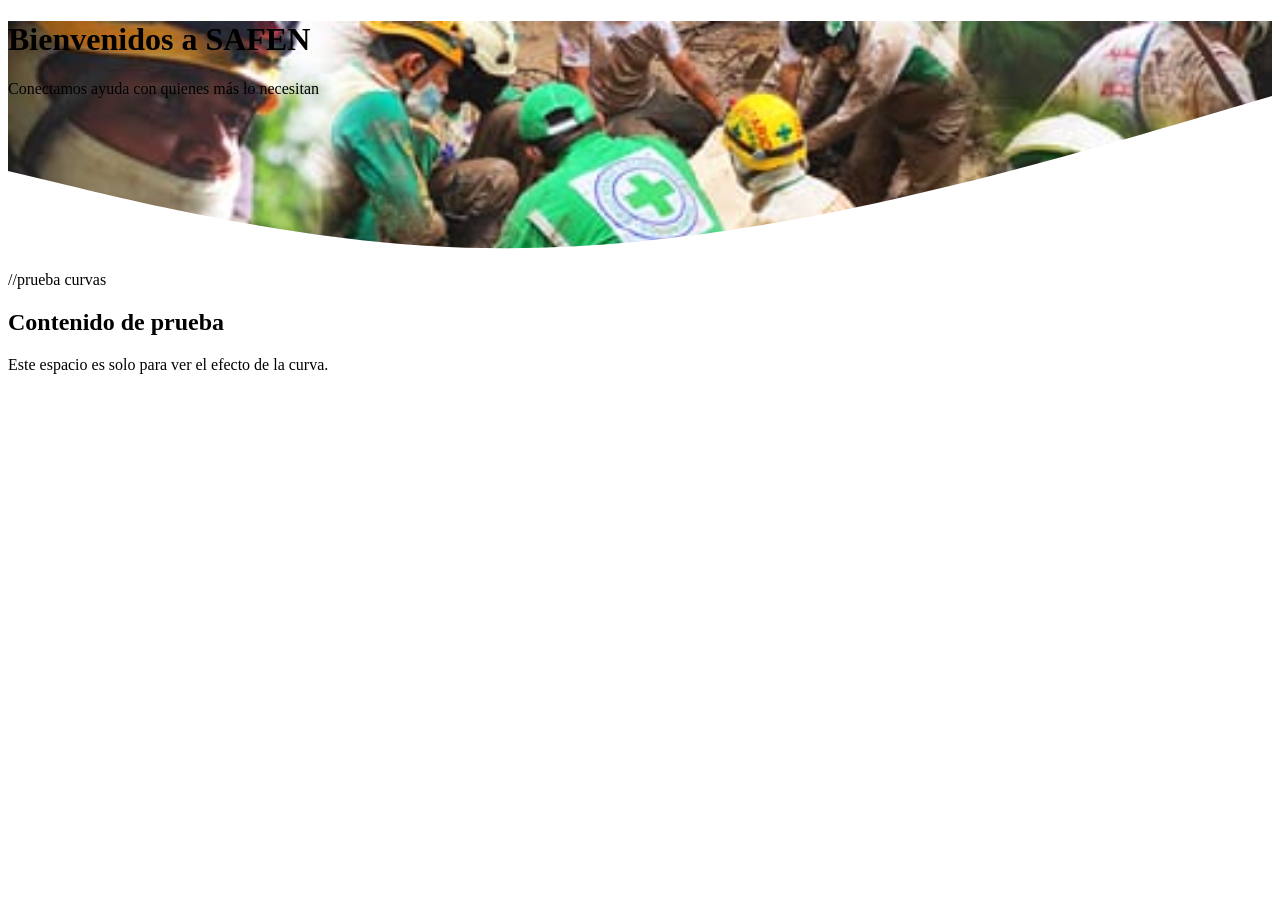
==== SAFEN/index.html @ 37040b15 "PruebaEnProcesoCss" ====
<!DOCTYPE html>
<html lang="en">
<head>
    <meta charset="UTF-8">
    <meta name="viewport" content="width=device-width, initial-scale=1.0">
    <title>Document</title>
    <link rel="stylesheet" href="/SAFEN/css/style.css">
</head>
<body>
    <header class="hero">
    <div class="contenido">
        <h1>Bienvenidos a SAFEN</h1>
        <p>Conectamos ayuda con quienes más lo necesitan</p>
    </div>
</header>
//prueba curvas
<section class="section">
    <h2>Contenido de prueba</h2>
    <p>Este espacio es solo para ver el efecto de la curva.</p>
</section> 
</body>
</html>
---- SAFEN/css/style.css ----
.hero {
    height: 250px;
    background: url('/SAFEN/img/IMG-20260428-WA0086.jpg') center/cover;
    position: relative;
    
    /* MÁSCARA CON LA CURVA EXACTA DE SAFEN */
    -webkit-mask-image: url("data:image/svg+xml,%3Csvg xmlns='http://www.w3.org/2000/svg' viewBox='0 0 1440 320' preserveAspectRatio='none'%3E%3Cpath fill='%23000' d='M0,192L80,213.3C160,235,320,277,480,288C640,299,800,277,960,240C1120,203,1280,149,1360,122.7L1440,96V0H1360C1280,0,1120,0,960,0C800,0,640,0,480,0C320,0,160,0,80,0H0V192Z'%3E%3C/path%3E%3C/svg%3E");
    mask-image: url("data:image/svg+xml,%3Csvg xmlns='http://www.w3.org/2000/svg' viewBox='0 0 1440 320' preserveAspectRatio='none'%3E%3Cpath fill='%23000' d='M0,192L80,213.3C160,235,320,277,480,288C640,299,800,277,960,240C1120,203,1280,149,1360,122.7L1440,96V0H1360C1280,0,1120,0,960,0C800,0,640,0,480,0C320,0,160,0,80,0H0V192Z'%3E%3C/path%3E%3C/svg%3E");
    
    -webkit-mask-size: 100% 100%;
    mask-size: 100% 100%;
    -webkit-mask-repeat: no-repeat;
    mask-repeat: no-repeat;
    -webkit-mask-position: top;
    mask-position: top;
}
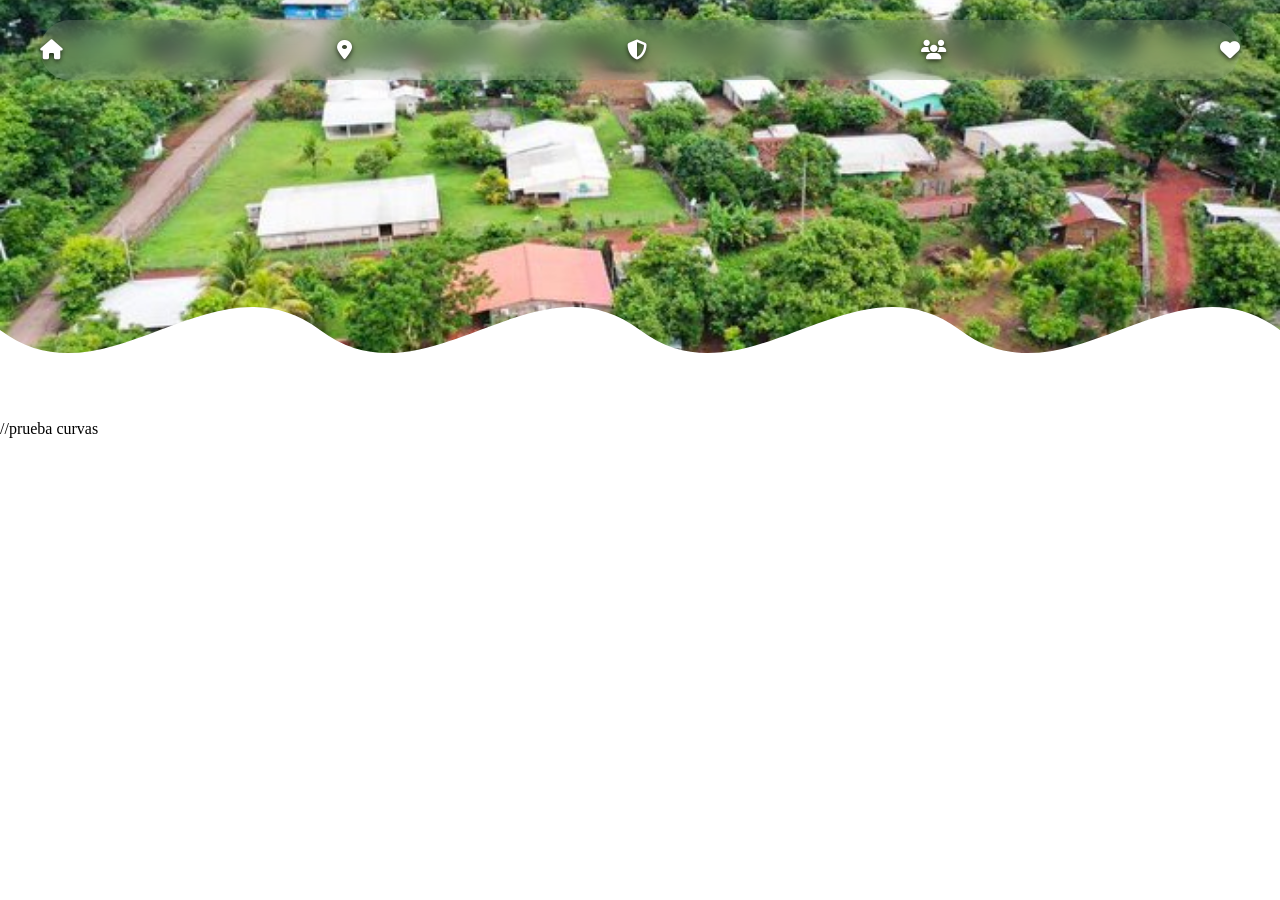
==== commit 4fb48bec: "css avanzado" ====
--- a/SAFEN/index.html
+++ b/SAFEN/index.html
@@ -7,16 +7,45 @@
     <link rel="stylesheet" href="/SAFEN/css/style.css">
 </head>
 <body>
-    <header class="hero">
-    <div class="contenido">
-        <h1>Bienvenidos a SAFEN</h1>
-        <p>Conectamos ayuda con quienes más lo necesitan</p>
-    </div>
+   <header class="header">
+   
+
+<div class="hero">
+
+
+    <!-- NAVBAR -->
+  <div class="navbar">
+    <i class="fas fa-home"></i>
+    <i class="fas fa-map-marker-alt"></i>
+    <i class="fas fa-shield-alt"></i>
+    <i class="fas fa-users"></i>
+    <i class="fas fa-heart"></i>
+  </div>
+
+  <img src="/SAFEN/img/image (1).png" alt="imagen">
+
+  <!-- Curvas más altas pero rectas -->
+  <svg class="waves" viewBox="0 0 1440 180" preserveAspectRatio="none">
+    <path fill="#ffffff" d="
+      M0,90
+      C120,170 240,10 360,90
+      C480,170 600,10 720,90
+      C840,170 960,10 1080,90
+      C1200,170 1320,10 1440,90
+      L1440,180
+      L0,180
+      Z">
+    </path>
+  </svg>
+</div>
+
 </header>
+
+<!-- Font Awesome -->
+<link rel="stylesheet" href="https://cdnjs.cloudflare.com/ajax/libs/font-awesome/6.5.0/css/all.min.css">
+
+   
 //prueba curvas
-<section class="section">
-    <h2>Contenido de prueba</h2>
-    <p>Este espacio es solo para ver el efecto de la curva.</p>
-</section> 
+
 </body>
 </html>
--- a/SAFEN/css/style.css
+++ b/SAFEN/css/style.css
@@ -1,16 +1,62 @@
-.hero {
-    height: 250px;
-    background: url('/SAFEN/img/IMG-20260428-WA0086.jpg') center/cover;
+  body {
+    margin: 0;
+  }
+
+  .hero {
     position: relative;
-    
-    /* MÁSCARA CON LA CURVA EXACTA DE SAFEN */
-    -webkit-mask-image: url("data:image/svg+xml,%3Csvg xmlns='http://www.w3.org/2000/svg' viewBox='0 0 1440 320' preserveAspectRatio='none'%3E%3Cpath fill='%23000' d='M0,192L80,213.3C160,235,320,277,480,288C640,299,800,277,960,240C1120,203,1280,149,1360,122.7L1440,96V0H1360C1280,0,1120,0,960,0C800,0,640,0,480,0C320,0,160,0,80,0H0V192Z'%3E%3C/path%3E%3C/svg%3E");
-    mask-image: url("data:image/svg+xml,%3Csvg xmlns='http://www.w3.org/2000/svg' viewBox='0 0 1440 320' preserveAspectRatio='none'%3E%3Cpath fill='%23000' d='M0,192L80,213.3C160,235,320,277,480,288C640,299,800,277,960,240C1120,203,1280,149,1360,122.7L1440,96V0H1360C1280,0,1120,0,960,0C800,0,640,0,480,0C320,0,160,0,80,0H0V192Z'%3E%3C/path%3E%3C/svg%3E");
-    
-    -webkit-mask-size: 100% 100%;
-    mask-size: 100% 100%;
-    -webkit-mask-repeat: no-repeat;
-    mask-repeat: no-repeat;
-    -webkit-mask-position: top;
-    mask-position: top;
+    height: 420px;
+    overflow: hidden;
+  }
+
+  .hero img {
+    width: 100%;
+    height: 100%;
+    object-fit: cover;
+    display: block;
+  }
+
+  .waves {
+    position: absolute;
+    bottom: 0;
+    left: 0;
+    width: 100%;
+    height: 180px; /* más alto */
+    z-index: 2;
+  }
+
+  .content {
+    background: #fff;
+    height: 300px;
+  }
+  /* NAVBAR */
+.navbar {
+  position: absolute;
+  top: 20px;
+  left: 50%;
+  transform: translateX(-50%);
+
+  width: 95%;
+  max-width: 1200px;
+  height: 60px;
+
+  display: flex;
+  justify-content: space-between;
+  align-items: center;
+
+  background: rgba(255, 255, 255, 0.12);
+  backdrop-filter: blur(12px);
+  -webkit-backdrop-filter: blur(12px);
+
+
+  border-radius: 40px;
+
+  z-index: 3; /* MÁS ALTO que la imagen y waves */
+}
+
+/* ICONOS */
+.navbar i {
+  color: white;
+  font-size: 20px;
+  text-shadow: 0 2px 5px rgba(0,0,0,0.7); /* clave para que se vean */
+  cursor: pointer;
 }
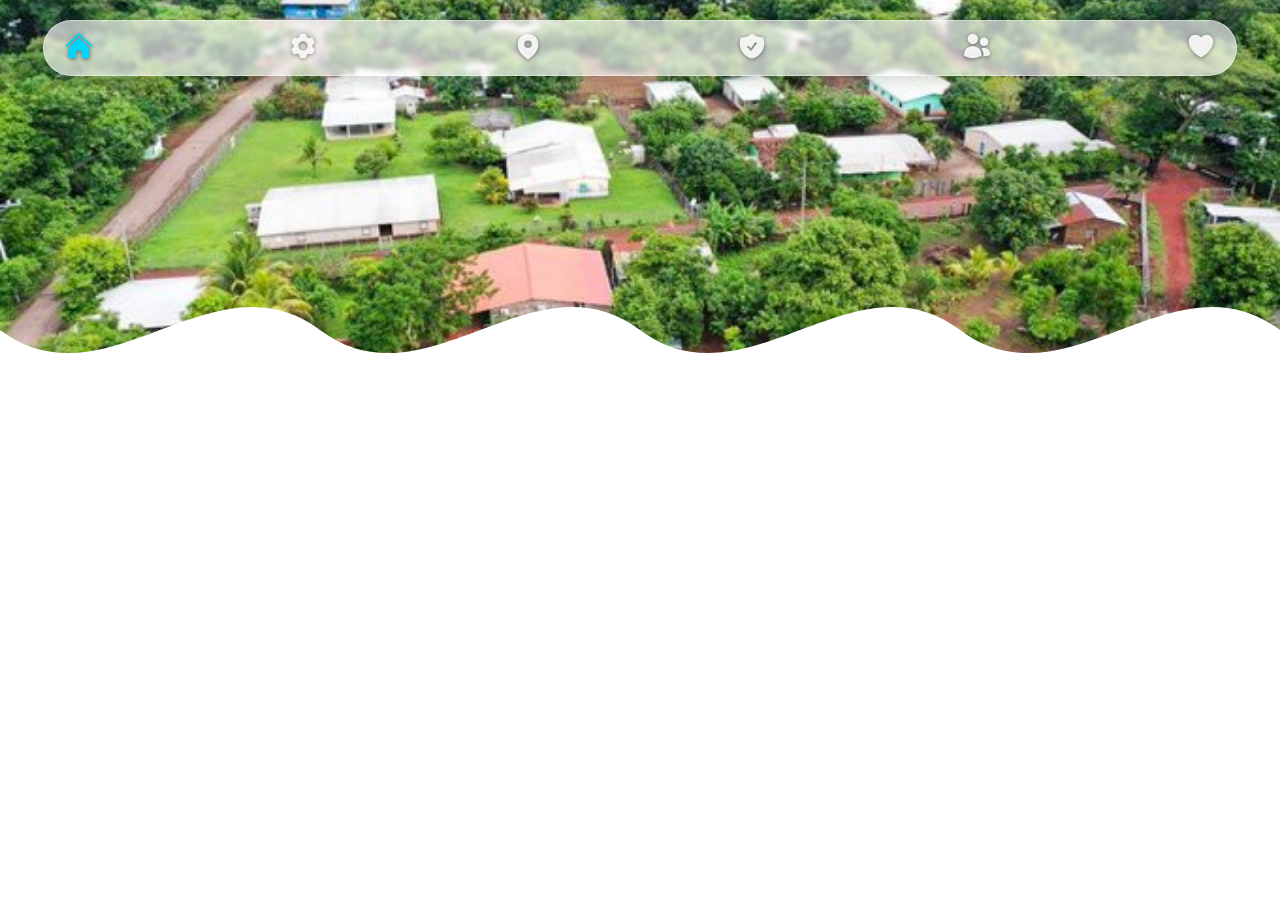
==== commit 1290464c: "navbar listo" ====
--- a/SAFEN/index.html
+++ b/SAFEN/index.html
@@ -11,16 +11,51 @@
    
 
 <div class="hero">
+<nav>
+  <!--inicio-->
+  <a href="#"  class="active"> <!--clase activa, despues con java-->
+    <svg xmlns="http://www.w3.org/2000/svg" viewBox="0 0 24 24" fill="currentColor" >
+  <path d="M11.47 3.841a.75.75 0 0 1 1.06 0l8.69 8.69a.75.75 0 1 0 1.06-1.061l-8.689-8.69a2.25 2.25 0 0 0-3.182 0l-8.69 8.69a.75.75 0 1 0 1.061 1.06l8.69-8.689Z" />
+  <path d="m12 5.432 8.159 8.159c.03.03.06.058.091.086v6.198c0 1.035-.84 1.875-1.875 1.875H15a.75.75 0 0 1-.75-.75v-4.5a.75.75 0 0 0-.75-.75h-3a.75.75 0 0 0-.75.75V21a.75.75 0 0 1-.75.75H5.625a1.875 1.875 0 0 1-1.875-1.875v-6.198a2.29 2.29 0 0 0 .091-.086L12 5.432Z" />
+</svg>
 
+  </a>
+  <!--ajustes-->
+  <a href="#">
+    <svg xmlns="http://www.w3.org/2000/svg" viewBox="0 0 24 24" fill="currentColor" >
+  <path fill-rule="evenodd" d="M11.078 2.25c-.917 0-1.699.663-1.85 1.567L9.05 4.889c-.02.12-.115.26-.297.348a7.493 7.493 0 0 0-.986.57c-.166.115-.334.126-.45.083L6.3 5.508a1.875 1.875 0 0 0-2.282.819l-.922 1.597a1.875 1.875 0 0 0 .432 2.385l.84.692c.095.078.17.229.154.43a7.598 7.598 0 0 0 0 1.139c.015.2-.059.352-.153.43l-.841.692a1.875 1.875 0 0 0-.432 2.385l.922 1.597a1.875 1.875 0 0 0 2.282.818l1.019-.382c.115-.043.283-.031.45.082.312.214.641.405.985.57.182.088.277.228.297.35l.178 1.071c.151.904.933 1.567 1.85 1.567h1.844c.916 0 1.699-.663 1.85-1.567l.178-1.072c.02-.12.114-.26.297-.349.344-.165.673-.356.985-.57.167-.114.335-.125.45-.082l1.02.382a1.875 1.875 0 0 0 2.28-.819l.923-1.597a1.875 1.875 0 0 0-.432-2.385l-.84-.692c-.095-.078-.17-.229-.154-.43a7.614 7.614 0 0 0 0-1.139c-.016-.2.059-.352.153-.43l.84-.692c.708-.582.891-1.59.433-2.385l-.922-1.597a1.875 1.875 0 0 0-2.282-.818l-1.02.382c-.114.043-.282.031-.449-.083a7.49 7.49 0 0 0-.985-.57c-.183-.087-.277-.227-.297-.348l-.179-1.072a1.875 1.875 0 0 0-1.85-1.567h-1.843ZM12 15.75a3.75 3.75 0 1 0 0-7.5 3.75 3.75 0 0 0 0 7.5Z" clip-rule="evenodd" />
+</svg>
 
-    <!-- NAVBAR -->
-  <div class="navbar">
-    <i class="fas fa-home"></i>
-    <i class="fas fa-map-marker-alt"></i>
-    <i class="fas fa-shield-alt"></i>
-    <i class="fas fa-users"></i>
-    <i class="fas fa-heart"></i>
-  </div>
+  </a>
+  <!--ubicacion-->
+  <a href="#">
+    <svg xmlns="http://www.w3.org/2000/svg" viewBox="0 0 24 24" fill="currentColor" >
+  <path fill-rule="evenodd" d="m11.54 22.351.07.04.028.016a.76.76 0 0 0 .723 0l.028-.015.071-.041a16.975 16.975 0 0 0 1.144-.742 19.58 19.58 0 0 0 2.683-2.282c1.944-1.99 3.963-4.98 3.963-8.827a8.25 8.25 0 0 0-16.5 0c0 3.846 2.02 6.837 3.963 8.827a19.58 19.58 0 0 0 2.682 2.282 16.975 16.975 0 0 0 1.145.742ZM12 13.5a3 3 0 1 0 0-6 3 3 0 0 0 0 6Z" clip-rule="evenodd" />
+</svg>
+
+  </a>
+  <!--seguridad-->
+  <a href="">
+ <svg xmlns="http://www.w3.org/2000/svg" viewBox="0 0 24 24" fill="currentColor" >
+  <path fill-rule="evenodd" d="M12.516 2.17a.75.75 0 0 0-1.032 0 11.209 11.209 0 0 1-7.877 3.08.75.75 0 0 0-.722.515A12.74 12.74 0 0 0 2.25 9.75c0 5.942 4.064 10.933 9.563 12.348a.749.749 0 0 0 .374 0c5.499-1.415 9.563-6.406 9.563-12.348 0-1.39-.223-2.73-.635-3.985a.75.75 0 0 0-.722-.516l-.143.001c-2.996 0-5.717-1.17-7.734-3.08Zm3.094 8.016a.75.75 0 1 0-1.22-.872l-3.236 4.53L9.53 12.22a.75.75 0 0 0-1.06 1.06l2.25 2.25a.75.75 0 0 0 1.14-.094l3.75-5.25Z" clip-rule="evenodd" />
+</svg>
+  </a>
+  <!--people-->
+  <a href="#">
+<svg xmlns="http://www.w3.org/2000/svg" viewBox="0 0 24 24" fill="currentColor" >
+  <path d="M4.5 6.375a4.125 4.125 0 1 1 8.25 0 4.125 4.125 0 0 1-8.25 0ZM14.25 8.625a3.375 3.375 0 1 1 6.75 0 3.375 3.375 0 0 1-6.75 0ZM1.5 19.125a7.125 7.125 0 0 1 14.25 0v.003l-.001.119a.75.75 0 0 1-.363.63 13.067 13.067 0 0 1-6.761 1.873c-2.472 0-4.786-.684-6.76-1.873a.75.75 0 0 1-.364-.63l-.001-.122ZM17.25 19.128l-.001.144a2.25 2.25 0 0 1-.233.96 10.088 10.088 0 0 0 5.06-1.01.75.75 0 0 0 .42-.643 4.875 4.875 0 0 0-6.957-4.611 8.586 8.586 0 0 1 1.71 5.157v.003Z" />
+</svg>
+  </a>
+  <!--Corazon-->
+  <a href="#">
+    <svg xmlns="http://www.w3.org/2000/svg" viewBox="0 0 24 24" fill="currentColor" >
+  <path d="m11.645 20.91-.007-.003-.022-.012a15.247 15.247 0 0 1-.383-.218 25.18 25.18 0 0 1-4.244-3.17C4.688 15.36 2.25 12.174 2.25 8.25 2.25 5.322 4.714 3 7.688 3A5.5 5.5 0 0 1 12 5.052 5.5 5.5 0 0 1 16.313 3c2.973 0 5.437 2.322 5.437 5.25 0 3.925-2.438 7.111-4.739 9.256a25.175 25.175 0 0 1-4.244 3.17 15.247 15.247 0 0 1-.383.219l-.022.012-.007.004-.003.001a.752.752 0 0 1-.704 0l-.003-.001Z" />
+</svg>
+
+  </a>
+</nav>
+
+  
 
   <img src="/SAFEN/img/image (1).png" alt="imagen">
 
@@ -42,10 +77,8 @@
 </header>
 
 <!-- Font Awesome -->
-<link rel="stylesheet" href="https://cdnjs.cloudflare.com/ajax/libs/font-awesome/6.5.0/css/all.min.css">
 
    
-//prueba curvas
 
 </body>
 </html>
--- a/SAFEN/css/style.css
+++ b/SAFEN/css/style.css
@@ -1,7 +1,9 @@
   body {
     margin: 0;
   }
-
+header{
+  position: relative;
+}
   .hero {
     position: relative;
     height: 420px;
@@ -28,35 +30,38 @@
     background: #fff;
     height: 300px;
   }
-  /* NAVBAR */
-.navbar {
-  position: absolute;
-  top: 20px;
-  left: 50%;
-  transform: translateX(-50%);
-
-  width: 95%;
-  max-width: 1200px;
-  height: 60px;
-
-  display: flex;
-  justify-content: space-between;
-  align-items: center;
-
-  background: rgba(255, 255, 255, 0.12);
-  backdrop-filter: blur(12px);
-  -webkit-backdrop-filter: blur(12px);
-
-
-  border-radius: 40px;
-
-  z-index: 3; /* MÁS ALTO que la imagen y waves */
-}
-
-/* ICONOS */
-.navbar i {
-  color: white;
-  font-size: 20px;
-  text-shadow: 0 2px 5px rgba(0,0,0,0.7); /* clave para que se vean */
-  cursor: pointer;
+  nav svg {
+    width: 30px;
+    height: 30px;
+    color: white;
+    transition: 0.3s;
+    color: rgba(255,255,255,0.9);
+     filter: drop-shadow(0 1px 2px rgba(0,0,0,0.5));
+  }
+  nav a{
+    transition: 0.3s;
+  }
+  nav a:hover svg{
+    transform: scale(1.15);
+    opacity: 1;
+  }
+  nav{
+    width: 90%;
+    position: absolute;
+    top: 20px;
+    left: 50%;
+    transform: translateX(-50%);
+    display: flex;
+    justify-content: space-between;
+    align-items: center;
+    gap: 20px;
+   background: rgba(255,255,255,0.65);
+    backdrop-filter: blur(2px); 
+    border-radius: 50px;
+    padding: 10px 20px;
+      border: 1px solid rgba(255, 255, 255, 0.4);
+     box-shadow: 0 4px 15px rgba(0,0,0,0.15);
+  }
+  nav a.active svg {
+  color: #00d4ff;
 }
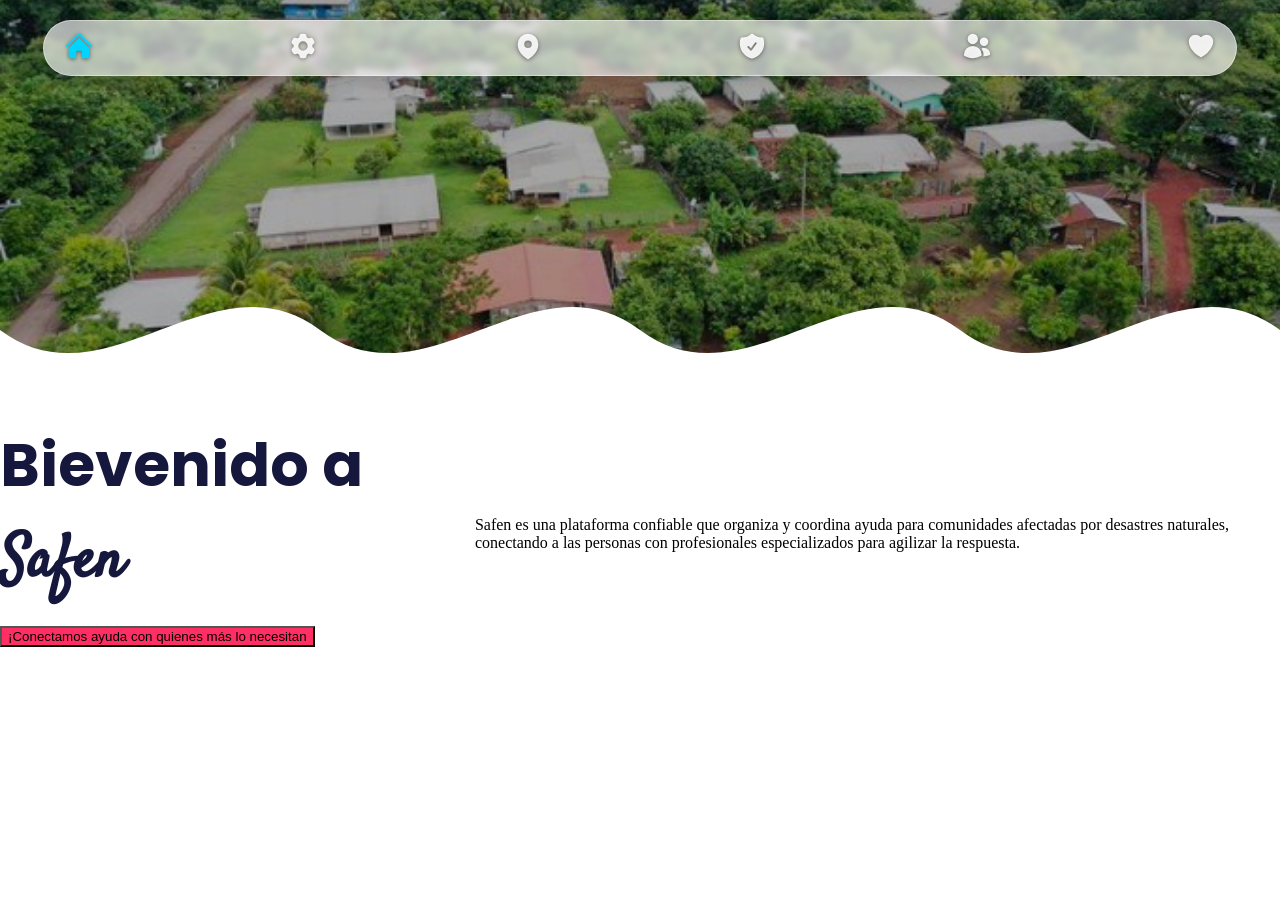
==== commit a4c09e20: "avance inicio" ====
--- a/SAFEN/index.html
+++ b/SAFEN/index.html
@@ -5,6 +5,12 @@
     <meta name="viewport" content="width=device-width, initial-scale=1.0">
     <title>Document</title>
     <link rel="stylesheet" href="/SAFEN/css/style.css">
+    <link rel="preconnect" href="https://fonts.googleapis.com">
+<link rel="preconnect" href="https://fonts.gstatic.com" crossorigin>
+<link href="https://fonts.googleapis.com/css2?family=Poppins:ital,wght@0,100;0,200;0,300;0,400;0,500;0,600;0,700;0,800;0,900;1,100;1,200;1,300;1,400;1,500;1,600;1,700;1,800;1,900&display=swap" rel="stylesheet">
+<link rel="preconnect" href="https://fonts.googleapis.com">
+<link rel="preconnect" href="https://fonts.gstatic.com" crossorigin>
+<link href="https://fonts.googleapis.com/css2?family=Poppins:ital,wght@0,100;0,200;0,300;0,400;0,500;0,600;0,700;0,800;0,900;1,100;1,200;1,300;1,400;1,500;1,600;1,700;1,800;1,900&family=Satisfy&display=swap" rel="stylesheet">
 </head>
 <body>
    <header class="header">
@@ -76,8 +82,22 @@
 
 </header>
 
-<!-- Font Awesome -->
-
+<!--bienvenida-->
+<div class="bienvenida">
+  <div class="info">
+    
+    <div class="left">
+      <h1>Bievenido a <span>Safen</span></h1>
+      <button>¡Conectamos ayuda con quienes más lo necesitan</button>
+    </div>
+   <div class="right">
+    <p>Safen es una plataforma confiable que organiza y coordina ayuda para
+        comunidades afectadas por desastres naturales, conectando a las personas
+        con profesionales especializados para agilizar la respuesta.
+</p>
+   </div>
+  </div>
+</div>
    
 
 </body>
--- a/SAFEN/css/style.css
+++ b/SAFEN/css/style.css
@@ -30,6 +30,17 @@
     background: #fff;
     height: 300px;
   }
+  .hero::before {
+  content: "";
+  position: absolute;
+  top: 0;
+  left: 0;
+  width: 100%;
+  height: 100%;
+
+  background: rgba(0, 0, 0, 0.35); /* controla la oscuridad */
+  z-index: 1;
+}
   nav svg {
     width: 30px;
     height: 30px;
@@ -45,6 +56,7 @@
     transform: scale(1.15);
     opacity: 1;
   }
+  
   nav{
     width: 90%;
     position: absolute;
@@ -56,12 +68,54 @@
     align-items: center;
     gap: 20px;
    background: rgba(255,255,255,0.65);
-    backdrop-filter: blur(2px); 
+    backdrop-filter: blur(3px); 
     border-radius: 50px;
     padding: 10px 20px;
       border: 1px solid rgba(255, 255, 255, 0.4);
      box-shadow: 0 4px 15px rgba(0,0,0,0.15);
+     z-index: 3;
   }
   nav a.active svg {
   color: #00d4ff;
-}+} 
+@media (max-width: 600px) {
+  nav {
+    width: 95%;
+    gap: 10px;
+    padding: 8px 15px;
+    justify-content: center;
+    padding: 6px 12px;
+  }
+
+  nav svg {
+    width: 22px;
+    height: 22px;
+  }
+}
+.info{
+  display: flex;
+  justify-content: space-between;
+  align-items: center;
+  gap: 40px;
+}
+.left{
+  width: 55%;
+}
+.right{
+  width: 45%s;
+}
+.left h1{
+  font-size: 60px;
+ color: #15173d;
+ margin: 0;
+ font-family: 'Poppins', sans-serif;
+}
+.left span{
+  font-family: 'Satisfy', sans-serif;
+    font-size: 60px;
+}
+.left button{
+  margin-top: 20px;
+  background: #ff2e63;
+  
+}
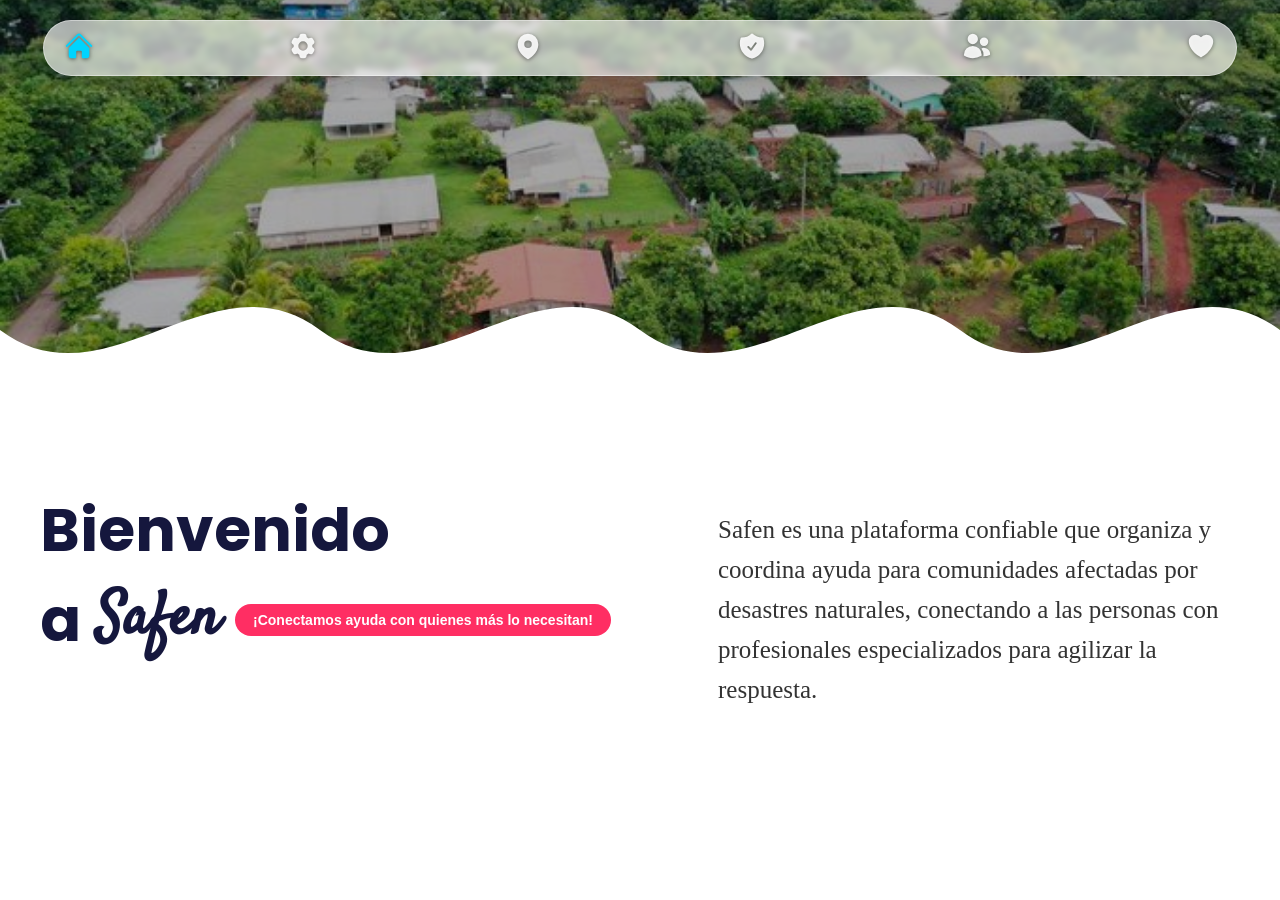
==== commit 78c6e8f1: "inicio casi listo" ====
--- a/SAFEN/index.html
+++ b/SAFEN/index.html
@@ -11,6 +11,9 @@
 <link rel="preconnect" href="https://fonts.googleapis.com">
 <link rel="preconnect" href="https://fonts.gstatic.com" crossorigin>
 <link href="https://fonts.googleapis.com/css2?family=Poppins:ital,wght@0,100;0,200;0,300;0,400;0,500;0,600;0,700;0,800;0,900;1,100;1,200;1,300;1,400;1,500;1,600;1,700;1,800;1,900&family=Satisfy&display=swap" rel="stylesheet">
+<link rel="preconnect" href="https://fonts.googleapis.com">
+<link rel="preconnect" href="https://fonts.gstatic.com" crossorigin>
+<link href="https://fonts.googleapis.com/css2?family=Open+Sans:ital,wght@0,300..800;1,300..800&family=Poppins:ital,wght@0,100;0,200;0,300;0,400;0,500;0,600;0,700;0,800;0,900;1,100;1,200;1,300;1,400;1,500;1,600;1,700;1,800;1,900&family=Satisfy&display=swap" rel="stylesheet">
 </head>
 <body>
    <header class="header">
@@ -87,18 +90,26 @@
   <div class="info">
     
     <div class="left">
-      <h1>Bievenido a <span>Safen</span></h1>
-      <button>¡Conectamos ayuda con quienes más lo necesitan</button>
+      <h1>
+        Bienvenido <br>
+
+        <span class="line">
+          a <span class="safen">Safen</span>
+          <button>¡Conectamos ayuda con quienes más lo necesitan!</button>
+        </span>
+
+      </h1>
     </div>
-   <div class="right">
-    <p>Safen es una plataforma confiable que organiza y coordina ayuda para
+
+    <div class="right">
+      <p>
+        Safen es una plataforma confiable que organiza y coordina ayuda para
         comunidades afectadas por desastres naturales, conectando a las personas
         con profesionales especializados para agilizar la respuesta.
-</p>
-   </div>
+      </p>
+    </div>
+
   </div>
 </div>
-   
-
 </body>
 </html>
--- a/SAFEN/css/style.css
+++ b/SAFEN/css/style.css
@@ -95,14 +95,14 @@
 .info{
   display: flex;
   justify-content: space-between;
-  align-items: center;
+  align-items: flex-start;
   gap: 40px;
 }
 .left{
   width: 55%;
 }
 .right{
-  width: 45%s;
+  width: 45%;
 }
 .left h1{
   font-size: 60px;
@@ -110,12 +110,33 @@
  margin: 0;
  font-family: 'Poppins', sans-serif;
 }
-.left span{
-  font-family: 'Satisfy', sans-serif;
+.safen {
+  font-family: 'Satisfy', cursive;
     font-size: 60px;
 }
 .left button{
-  margin-top: 20px;
+ 
   background: #ff2e63;
-  
+  color: white;
+  border: none;
+  padding: 8px 18px;
+  border-radius: 30px;
+  cursor: pointer;
+  font-weight: bold;
+ font-size: 14px;
 }
+.right p{
+  color: #333;
+  line-height: 1.6;
+  font-size: 25px;
+}
+.info{
+  background: #fff;
+  padding: 60px 40px;
+  margin-top: 5px;
+}
+.line{
+  display: flex;
+  align-items: center;
+  gap: 15px;
+}
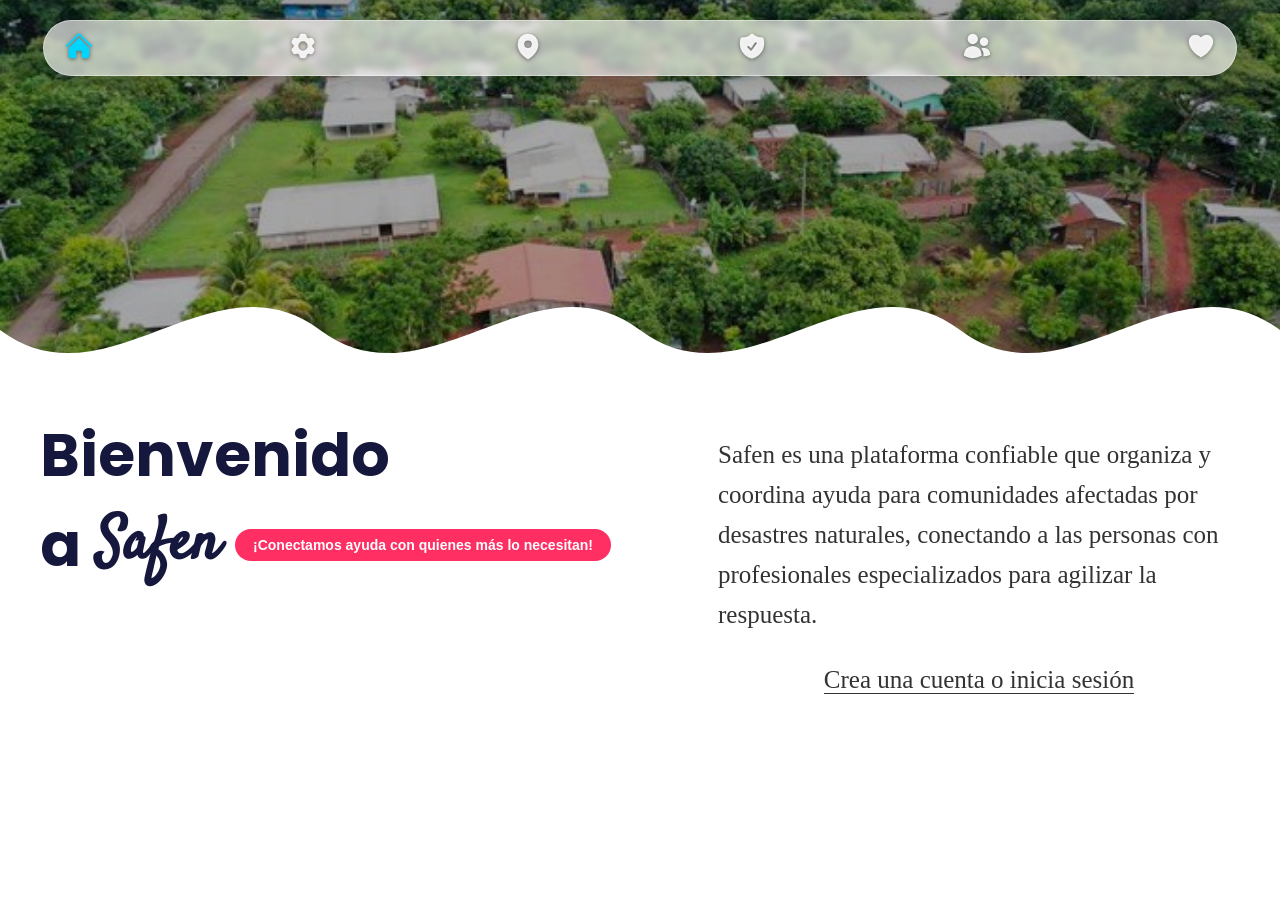
==== commit 68b0f407: "inicio finish" ====
--- a/SAFEN/index.html
+++ b/SAFEN/index.html
@@ -107,6 +107,9 @@
         comunidades afectadas por desastres naturales, conectando a las personas
         con profesionales especializados para agilizar la respuesta.
       </p>
+   <p class="login">
+    <u>Crea una cuenta o inicia sesión</u>
+   </p>
     </div>
 
   </div>
--- a/SAFEN/css/style.css
+++ b/SAFEN/css/style.css
@@ -130,13 +130,25 @@
   line-height: 1.6;
   font-size: 25px;
 }
+.bienvenida{
+  margin-top: -50px;
+}
 .info{
   background: #fff;
-  padding: 60px 40px;
-  margin-top: 5px;
-}
+  padding: 40px 40px;
+ }
 .line{
   display: flex;
   align-items: center;
   gap: 15px;
 }
+.login{
+  margin-top: 17px;
+  text-align: center;
+  color: #333;
+}
+.login u{
+  text-decoration: none;
+  border-bottom: 1px solid #333;
+  cursor: pointer;
+}
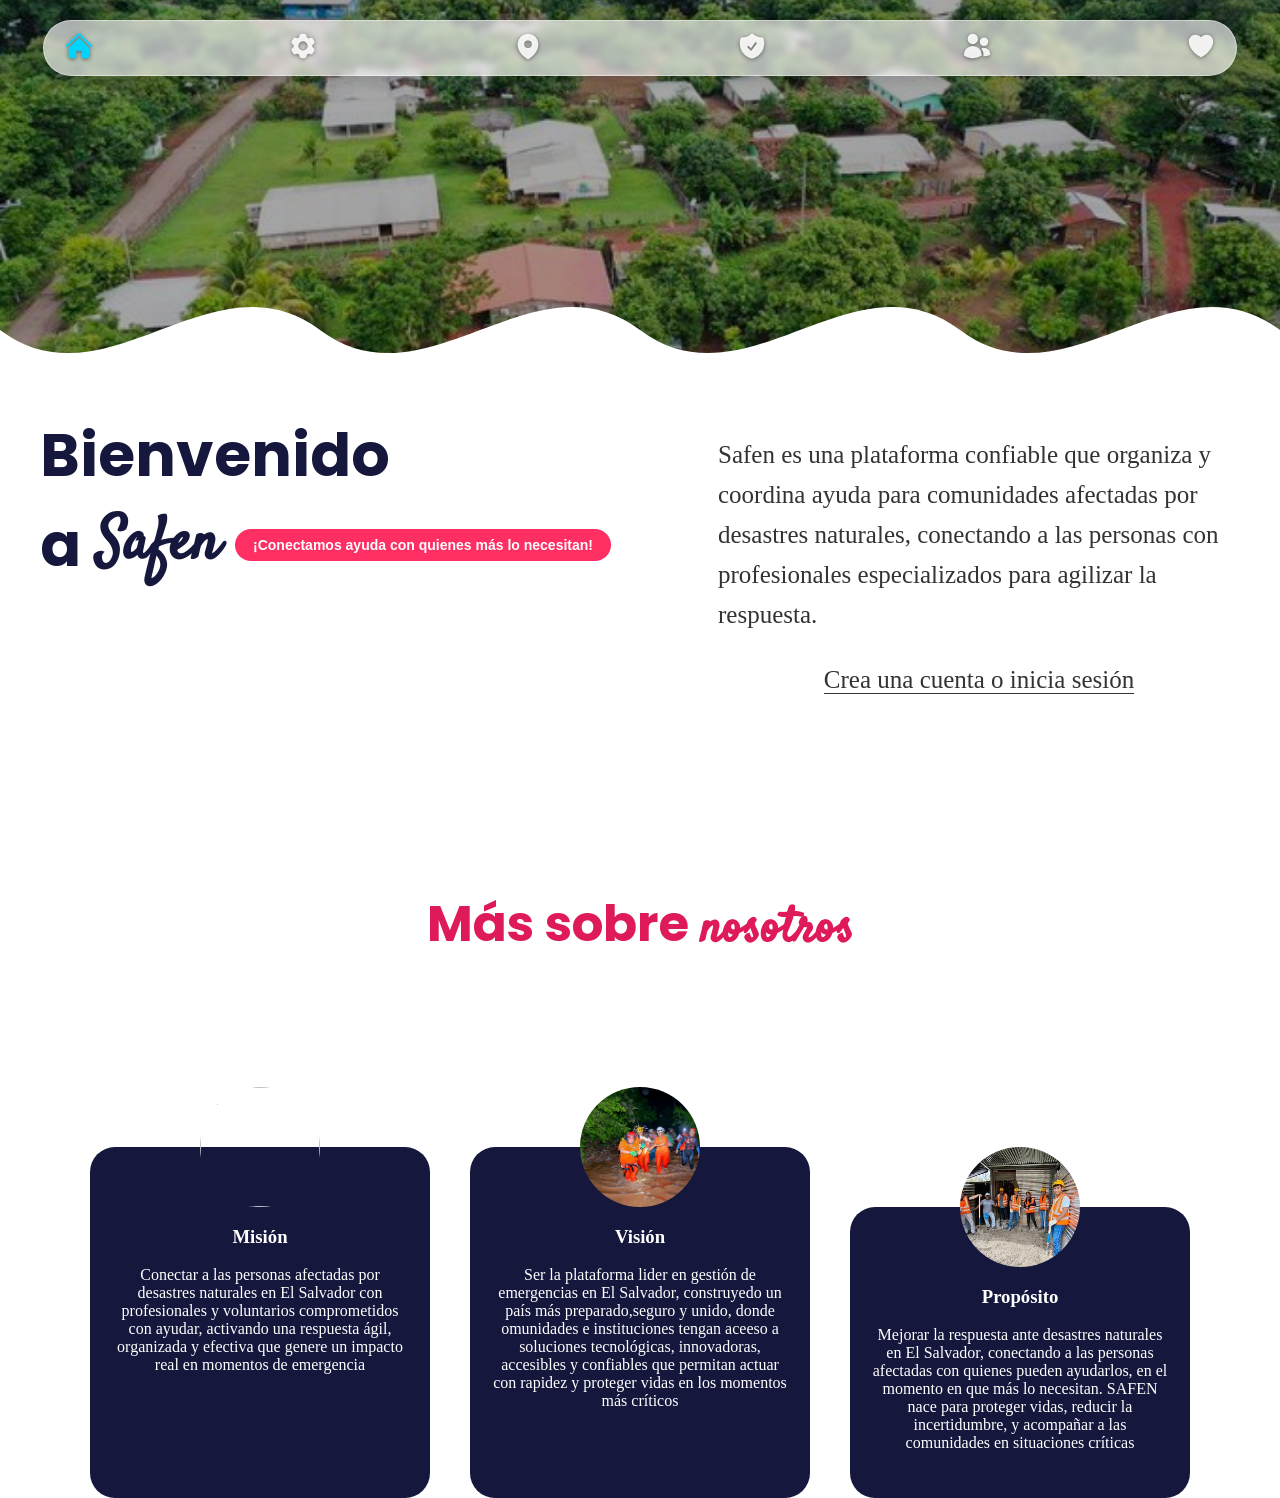
==== commit d6e8292c: "pruebaphp" ====
--- a/SAFEN/index.html
+++ b/SAFEN/index.html
@@ -1,3 +1,4 @@
+<?php include("conexion.php"); ?>
 <!DOCTYPE html>
 <html lang="en">
 <head>
@@ -114,5 +115,29 @@
 
   </div>
 </div>
+<section class="about">
+  <h2>Más sobre <span>nosotros</span></h2>
+</section>
+
+<div class="cards">
+  <div class="card">
+ <img src="/SAFEN/img/ img misión.jpg" alt="">
+  <h3>Misión</h3>
+  <p>Conectar a las personas afectadas por desastres naturales en El Salvador con profesionales y voluntarios comprometidos con ayudar, activando una respuesta ágil, organizada y efectiva que genere un impacto real en momentos de emergencia</p>
+</div>
+<div class="card">
+  <img src="/SAFEN/img/img vision.png" alt="">
+  <h3>Visión</h3>
+  <p>Ser la plataforma lider en gestión de emergencias en El Salvador, construyedo un país  más preparado,seguro y unido, donde omunidades e instituciones tengan aceeso a soluciones tecnológicas, innovadoras, accesibles y confiables que permitan actuar con rapidez y proteger vidas en los momentos más críticos</p>
+</div>
+<div class="cards">
+  <div class="card">
+  <img src="/SAFEN/img/image propo.png" alt="">
+  <h3>Propósito</h3>
+  <p>Mejorar la respuesta ante desastres naturales en  El Salvador, conectando a las personas afectadas con quienes pueden ayudarlos, en el momento en que más lo necesitan. SAFEN nace para proteger vidas, reducir la incertidumbre, y acompañar a las comunidades en situaciones críticas</p>
+  
+</div>
+
 </body>
+
 </html>
--- a/SAFEN/css/style.css
+++ b/SAFEN/css/style.css
@@ -151,4 +151,42 @@
   text-decoration: none;
   border-bottom: 1px solid #333;
   cursor: pointer;
-}+}
+.about{
+  text-align: center;
+  padding: 80px 40px;
+}
+.about h2{
+  font-family: 'Poppins', sans-serif;
+  font-size: 50px;
+  color: #de1a58;
+}
+.about span{
+  font-family: 'Satisfy', cursive;
+}
+.card{
+  background: #15173d;
+  color: white;
+  width: 300px;
+  padding: 60px 20px 30px;
+  border-radius: 25px;
+  position: relative;
+  text-align: center;
+}
+.card img {
+  width: 120px;
+  height: 120px;
+  border-radius: 50%;
+  object-fit: cover;
+
+  position: absolute;
+  top: -60px;
+  left: 50%;
+  transform: translateX(-50%);
+}
+.cards {
+  display: flex;
+  justify-content: center;
+  gap: 40px;
+  margin-top: 60px;
+}
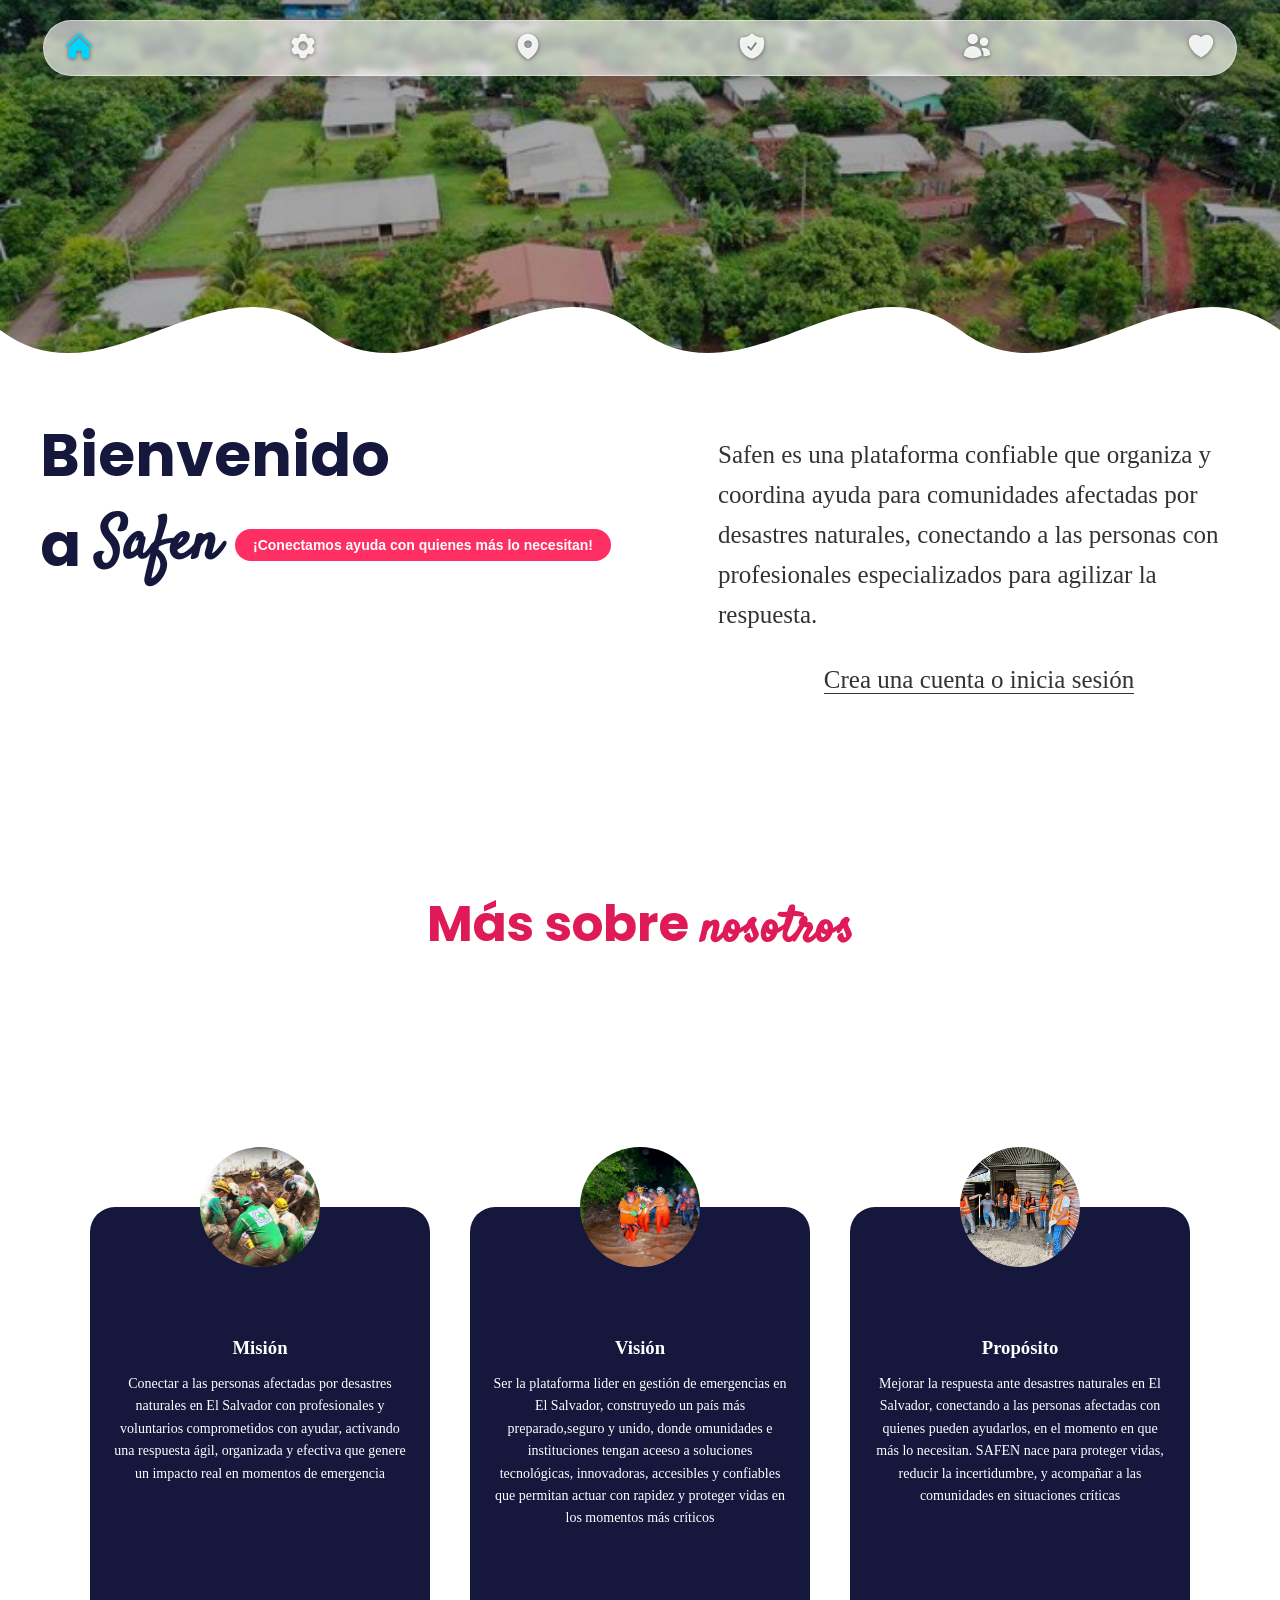
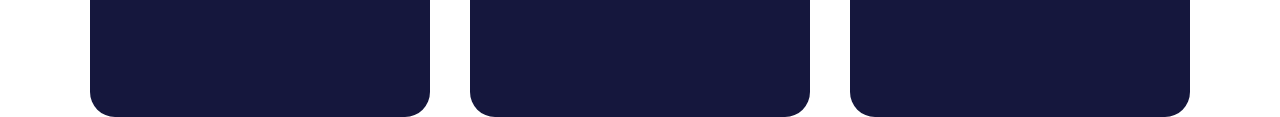
==== commit 3c639bbf: "css en prueba mision" ====
--- a/SAFEN/index.html
+++ b/SAFEN/index.html
@@ -121,7 +121,7 @@
 
 <div class="cards">
   <div class="card">
- <img src="/SAFEN/img/ img misión.jpg" alt="">
+ <img src="/SAFEN/img/img mision.jpg" alt="">
   <h3>Misión</h3>
   <p>Conectar a las personas afectadas por desastres naturales en El Salvador con profesionales y voluntarios comprometidos con ayudar, activando una respuesta ágil, organizada y efectiva que genere un impacto real en momentos de emergencia</p>
 </div>
--- a/SAFEN/css/style.css
+++ b/SAFEN/css/style.css
@@ -172,6 +172,8 @@
   border-radius: 25px;
   position: relative;
   text-align: center;
+  height: 420px
+   
 }
 .card img {
   width: 120px;
@@ -189,4 +191,18 @@
   justify-content: center;
   gap: 40px;
   margin-top: 60px;
-}
+ 
+  
+  
+  align-items: flex-end; 
+  
+
+}
+.card h3{
+margin-top: 70px;
+  margin-bottom: 10px;
+}
+.card p {
+  font-size: 14px;
+  line-height: 1.6;
+}
